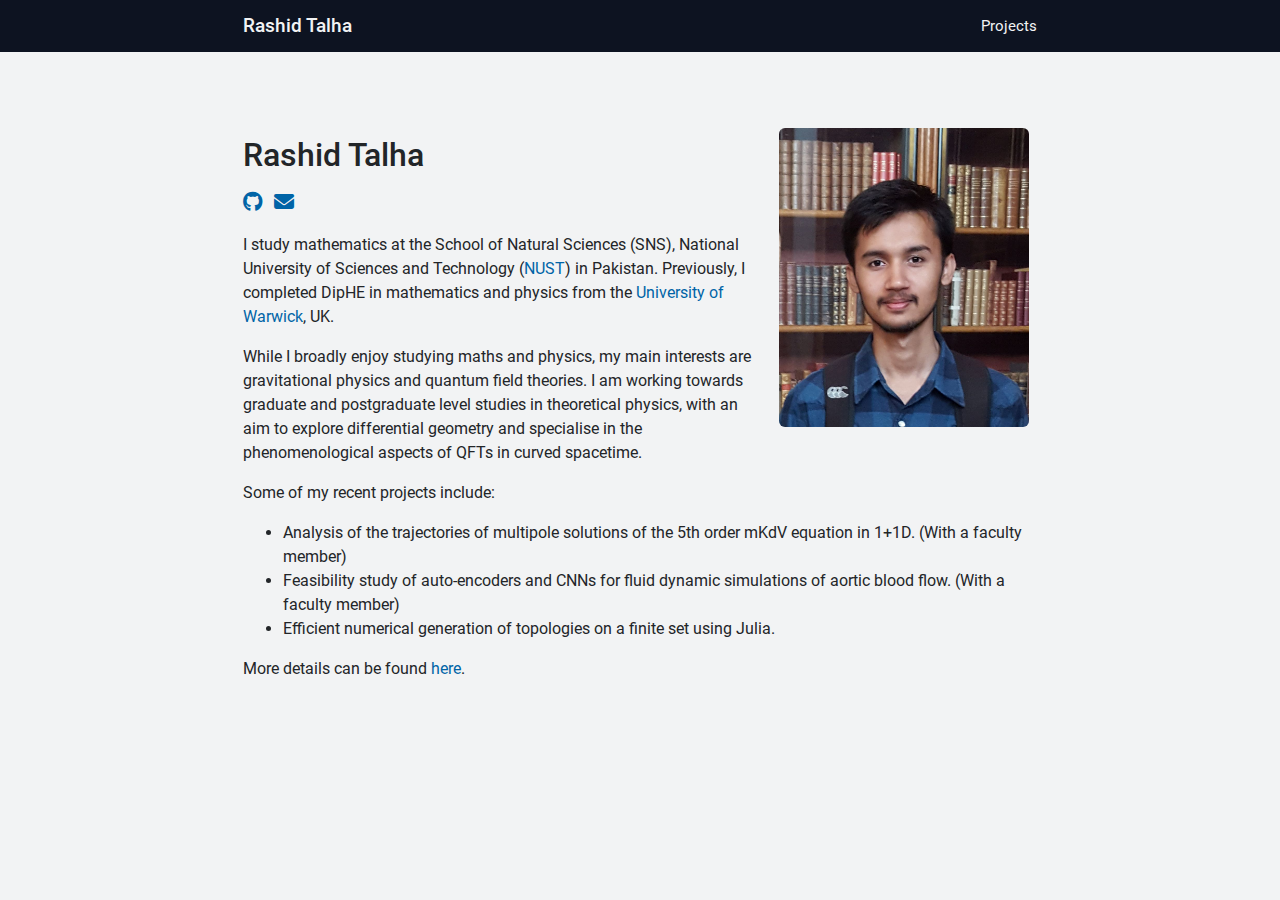
==== index.html @ 93a6cff5 "Added the project 'Tehreer' files" ====
<!DOCTYPE html>
<html>
<head>
  <meta charset="utf-8">
  <html lang="en">
  <meta lang="en">
  <!-- <meta page-type='home'> -->
  <meta name="viewport" content="width=device-width, initial-scale=1.0">
  
  <title>Rashid Talha | Homepage</title>
  <meta name="author" content="Rashid Talha">
  <meta name="description" content="Personal website of Rashid Talha. Studying maths and physics at NUST, Pakistan.">
  <meta name="keywords" content="rashid, talha, rmathsphys, maths, physics, nust, homepage">

  <link rel="shortcut icon" type="image/x-icon" href="assets/img/favicon.ico">

  <link rel="stylesheet" type="text/css" href="assets/css/gridspec.css">
  <link rel="stylesheet" type="text/css" href="assets/css/common.css">

  <link rel="stylesheet" type="text/css" href="assets/fa/css/fontawesome.min.css">
  <link rel="stylesheet" type="text/css" href="assets/fa/css/brands.min.css">
  <link rel="stylesheet" type="text/css" href="assets/fa/css/solid.min.css">
</head>
<body>

<nav class="container">

  <div class="navbar-brand-box">
    <a href="https://rmathsphys.github.io" title="Rashid Talha" class="navbar-brand">
      Rashid Talha
    </a>
    <button class="navbar-toggle">
      <i class="fa-solid fa-bars navbar-toggle-icon"></i>
    </button>
  </div>

  <div class="navbar-entries navbar-collapse">
    <a href="https://rmathsphys.github.io/projects.html" title="Projects" class="navbar-item navbar-hide">Projects</a>
  </div>

</nav>

<div class="container">

  <main>
  <div class="frow">
    <div class="fcell intro-box">

      <img src="assets/img/profile-pic.jpg" alt="Profile picture" class="intro-pic">
      <h1 class="intro-heading">Rashid Talha</h1>

      <span class="intro-icon-container">
        <a href="https://github.com/rmathsphys" title="Github"><i class="fa-brands fa-github"></i></a>
        <a href="mailto:rashid.mathsphys@gmail.com" title="Email"><i class="fa-solid fa-envelope"></i></a>
      </span>

      <p>I study mathematics at the School of Natural Sciences (SNS), National University of Sciences and Technology (<a href="https://nust.edu.pk/" title="NUST">NUST</a>) in Pakistan. Previously, I completed DipHE in mathematics and physics from the <a href="https://warwick.ac.uk/" title="Warwick">University of Warwick</a>, UK.</p>

      <p>While I broadly enjoy studying maths and physics, my main interests are gravitational physics and quantum field theories. I am working towards graduate and postgraduate level studies in theoretical physics, with an aim to explore differential geometry and specialise in the phenomenological aspects of QFTs in curved spacetime.</p>

      <p>
        Some of my recent projects include:
        <ul>
          <li>Analysis of the trajectories of multipole solutions of the 5th order mKdV equation in 1+1D. (With a faculty member)</li>
          <li>Feasibility study of auto-encoders and CNNs for fluid dynamic simulations of aortic blood flow. (With a faculty member)</li>
          <li>Efficient numerical generation of topologies on a finite set using Julia.</li>
        </ul>
        More details can be found <a href="https://rmathsphys.github.io/projects.html" title="projects">here</a>.
      </p>
    
    </div>
  </div>
  </main>

</div>

<script defer src="assets/js/jquery-3.7.0-slim.min.js" type="text/javascript"></script>
<script defer src="assets/js/main.js" type="text/javascript"></script>

</body>
</html>
---- assets/css/gridspec.css ----
/*
  Author: Rashid Talha;
  Version: 1.0;
  Date:  12 September 2021;
  Licence:  MIT;
*/


/* ==== SOME NORMALISATION ==== */
* {
  box-sizing: border-box;
}

html,
body {
  height: 100%;
  width: 100%;
  margin: 0;
  padding: 0;
  left: 0;
  top: 0;
  font-size: 100%;
}

/* ==== FLEX GRID (MOBILE FIRST) ==== */
.container {
  padding-left: 5%;
  padding-right: 5%;
}

.frow {
  display: flex;
  justify-content: space-between;
  margin: 0 -0.5em;
}

.fcell {
  flex: 1;
  margin: 0 0.5em;
  margin-bottom: 1em;
}

/* ==== FLEX GRID (MEDIUM SCREENS) ==== */
@media screen and (min-width: 660px) {
  .container {
    padding-left: 15%;
    padding-right: 15%;
  }
}

/* ==== FLEX GRID (LARGE SCREENS) ==== */
@media screen and (min-width: 960px) {
  .container {
    padding-left: 19%;
    padding-right: 19%;
  }
}
---- assets/css/common.css ----
/* ==== EXTERNAL FONTS ==== */
@font-face {
  font-family: "Roboto";
  src: url("../fonts/Roboto-Black.ttf") format("truetype");
  font-weight: 900;
  font-style: normal;
  font-display: swap;
}

@font-face {
  font-family: "Roboto";
  src: url("../fonts/Roboto-BlackItalic.ttf") format("truetype");
  font-weight: 900;
  font-style: italic;
  font-display: swap;
}

@font-face {
  font-family: "Roboto";
  src: url("../fonts/Roboto-Bold.ttf") format("truetype");
  font-weight: bold;
  font-style: normal;
  font-display: swap;
}

@font-face {
  font-family: "Roboto";
  src: url("../fonts/Roboto-BoldItalic.ttf") format("truetype");
  font-weight: bold;
  font-style: italic;
  font-display: swap;
}

@font-face {
  font-family: "Roboto";
  src: url("../fonts/Roboto-Italic.ttf") format("truetype");
  font-weight: normal;
  font-style: italic;
  font-display: swap;
}

@font-face {
  font-family: "Roboto";
  src: url("../fonts/Roboto-Light.ttf") format("truetype");
  font-weight: light;
  font-style: normal;
  font-display: swap;
}

@font-face {
  font-family: "Roboto";
  src: url("../fonts/Roboto-LightItalic.ttf") format("truetype");
  font-weight: light;
  font-style: italic;
  font-display: swap;
}

@font-face {
  font-family: "Roboto";
  src: url("../fonts/Roboto-Medium.ttf") format("truetype");
  font-weight: 500;
  font-style: normal;
  font-display: swap;
}

@font-face {
  font-family: "Roboto";
  src: url("../fonts/Roboto-MediumItalic.ttf") format("truetype");
  font-weight: 500;
  font-style: italic;
  font-display: swap;
}

@font-face {
  font-family: "Roboto";
  src: url("../fonts/Roboto-Regular.ttf") format("truetype");
  font-weight: normal;
  font-style: normal;
  font-display: swap;
}

@font-face {
  font-family: "Roboto";
  src: url("../fonts/Roboto-Thin.ttf") format("truetype");
  font-weight: 100;
  font-style: normal;
  font-display: swap;
}

@font-face {
  font-family: "Roboto";
  src: url("../fonts/Roboto-ThinItalic.ttf") format("truetype");
  font-weight: 100;
  font-style: italic;
  font-display: swap;
}

/* ==== GLOBAL STYLES ==== */
html {
  font-family: 'Roboto', sans-serif;
  color: #222528;
  line-height: 1.5;
  font-size: 12pt;
}

body {
  background-color: #f2f3f4;
}

h1, h2, h3, h4, h5, h6 {
  margin-top: 0;
  margin-bottom: 0;
  font-style: normal;
}

a {
  color: #0064a7;
  text-decoration: none;
}

a:hover {
  color: #0d1321;
  text-decoration-line: underline;
  text-decoration-style: solid;
  text-decoration-color: currentColor;
  text-decoration-thickness: 1px;
  text-underline-offset: 0.2em;
}

code {
  display: inline-block;
  font-family: Consolas,"courier new";
  color: black;
  background-color: #dbdbdb;
  padding: 0px 6px;
  font-size: 95%;
}

pre {
  font-family: Consolas,"courier new";
  color: black;
  background-color: #dbdbdb;
  padding: 3px 5px;
  font-size: 95%;
}

/* ==== NAVIGATION BAR ==== */
nav {
  display: flex;
  flex-flow: column;
  align-items: center;
  justify-content: space-between;
  background-color: #0d1321;
  color: #f2f3f4;
  width: 100%;
  position: fixed;
  top: 0;
  left: 0;
  font-size: 11pt;
}

.navbar-brand-box {
  min-width: 100%;
  min-height: 52px;
  order: 1;
  display: flex;
  justify-content: space-between;
  align-items: center;
}

.navbar-brand {
  order: 1;
  color: #f2f3f4;
  font-size: 14pt;
  font-weight: 500;
}

.navbar-brand:hover {
  text-decoration: none;
  color: #f2f3f4;
}

.navbar-toggle {
  order: 2;
  width: 45px;
  height: 35px;
  color: #f2f3f4;
  font-weight: 500;
  background-color: transparent;
  color: #f2f3f4;
  border: 1px solid #f2f3f4;
  border-radius: 4px;
  cursor: pointer;
  padding: 5px 0 5px 0;
}

.navbar-toggle:hover {
  color: #0064a7;
  border-color: #0064a7;
}

/* This is a JS helper class, the normal collapsing functionality
occurs in CSS using min-width triggers. */
.navbar-toggle-hide {display: none;}

.navbar-toggle-icon {font-size: 16px;}

.navbar-entries {
  order: 2;
  min-width: 100%;
  height: 0vh;
  display: flex;
  flex-flow: column nowrap;
  padding-top: 0;
  transition: all 399ms ease;
  overflow: hidden;
}

.navbar-item {
  display: none;
  color: #f2f3f4;
  text-decoration: none;
  padding-bottom: 12px;
}

.navbar-item:hover {
  text-decoration: none;
  color: #f2f3f4;
}

.navbar-uncollapse {height: 100vh; padding-top: 20px;}
.navbar-unhide {display: block;}

@media screen and (min-width: 660px) {
  nav {flex-flow: row;}
  .navbar-brand-box {min-width: 0%;}
  .navbar-toggle {display: none;}
  .navbar-entries {
    min-width: 0%;
    height: auto;
    flex-flow: row wrap;
    justify-content: flex-end;
    padding-top: 0;
    display: flex;
  }
  .navbar-item {
    padding-bottom: 0;
    padding-left: 20px;
    display: block;
  }
}

/* ==== OTHER STUFF ==== */
main {
  padding-top: 80px;
  margin: 0 auto;
  max-width: 1000px;
}

.intro-box {
  margin-top: 2.5em;
}

.intro-heading {
  display: block;
  margin-top: 1.5em;
  margin-bottom: 0.2em;
  font-size: 24pt;
  font-weight: 500;
  white-space: nowrap;
}

.intro-pic {
  display: block;
  width: 300px;
  margin: 0 auto;
  border-radius: 6px;
  transition: width 399ms ease;
}

.intro-icon-container {
  display: block;
  margin-top: 0.4em;
  margin-bottom: 0.4em;
  font-size: 15pt;
}

.intro-icon-container i {
  margin-right: 7px;
}

@media screen and (min-width: 660px) {
  .intro-box {
    margin-top: 3em;
  }

  .intro-heading {
    margin-top: 0.1em;
  }

  .intro-pic {
    display: inline-block;
    float: right;
    width: 250px;
    margin: 0 0.5em 0.5em 1.5em;
  }
}

.h1 {
  display: block;
  margin-top: 1.0em;
  margin-bottom: 0.2em;
  font-size: 24pt;
  font-weight: 500;
  white-space: nowrap;
}

.h3 {
  display: block;
  margin-top: 0.9em;
  margin-bottom: 0.2em;
  font-size: 1.3rem;
  font-weight: 500;
}

/* ==== FOOTER ==== */
footer {
  padding-top: 40px;
  padding-bottom: 20px;
  font-size: 10pt;
  text-align: center;
}
---- assets/fa/css/brands.min.css ----
/*!
 * Font Awesome Free 6.4.2 by @fontawesome - https://fontawesome.com
 * License - https://fontawesome.com/license/free (Icons: CC BY 4.0, Fonts: SIL OFL 1.1, Code: MIT License)
 * Copyright 2023 Fonticons, Inc.
 */
:host,:root{--fa-style-family-brands:"Font Awesome 6 Brands";--fa-font-brands:normal 400 1em/1 "Font Awesome 6 Brands"}@font-face{font-family:"Font Awesome 6 Brands";font-style:normal;font-weight:400;font-display:block;src:url(../webfonts/fa-brands-400.woff2) format("woff2"),url(../webfonts/fa-brands-400.ttf) format("truetype")}.fa-brands,.fab{font-weight:400}.fa-monero:before{content:"\f3d0"}.fa-hooli:before{content:"\f427"}.fa-yelp:before{content:"\f1e9"}.fa-cc-visa:before{content:"\f1f0"}.fa-lastfm:before{content:"\f202"}.fa-shopware:before{content:"\f5b5"}.fa-creative-commons-nc:before{content:"\f4e8"}.fa-aws:before{content:"\f375"}.fa-redhat:before{content:"\f7bc"}.fa-yoast:before{content:"\f2b1"}.fa-cloudflare:before{content:"\e07d"}.fa-ups:before{content:"\f7e0"}.fa-wpexplorer:before{content:"\f2de"}.fa-dyalog:before{content:"\f399"}.fa-bity:before{content:"\f37a"}.fa-stackpath:before{content:"\f842"}.fa-buysellads:before{content:"\f20d"}.fa-first-order:before{content:"\f2b0"}.fa-modx:before{content:"\f285"}.fa-guilded:before{content:"\e07e"}.fa-vnv:before{content:"\f40b"}.fa-js-square:before,.fa-square-js:before{content:"\f3b9"}.fa-microsoft:before{content:"\f3ca"}.fa-qq:before{content:"\f1d6"}.fa-orcid:before{content:"\f8d2"}.fa-java:before{content:"\f4e4"}.fa-invision:before{content:"\f7b0"}.fa-creative-commons-pd-alt:before{content:"\f4ed"}.fa-centercode:before{content:"\f380"}.fa-glide-g:before{content:"\f2a6"}.fa-drupal:before{content:"\f1a9"}.fa-hire-a-helper:before{content:"\f3b0"}.fa-creative-commons-by:before{content:"\f4e7"}.fa-unity:before{content:"\e049"}.fa-whmcs:before{content:"\f40d"}.fa-rocketchat:before{content:"\f3e8"}.fa-vk:before{content:"\f189"}.fa-untappd:before{content:"\f405"}.fa-mailchimp:before{content:"\f59e"}.fa-css3-alt:before{content:"\f38b"}.fa-reddit-square:before,.fa-square-reddit:before{content:"\f1a2"}.fa-vimeo-v:before{content:"\f27d"}.fa-contao:before{content:"\f26d"}.fa-square-font-awesome:before{content:"\e5ad"}.fa-deskpro:before{content:"\f38f"}.fa-sistrix:before{content:"\f3ee"}.fa-instagram-square:before,.fa-square-instagram:before{content:"\e055"}.fa-battle-net:before{content:"\f835"}.fa-the-red-yeti:before{content:"\f69d"}.fa-hacker-news-square:before,.fa-square-hacker-news:before{content:"\f3af"}.fa-edge:before{content:"\f282"}.fa-threads:before{content:"\e618"}.fa-napster:before{content:"\f3d2"}.fa-snapchat-square:before,.fa-square-snapchat:before{content:"\f2ad"}.fa-google-plus-g:before{content:"\f0d5"}.fa-artstation:before{content:"\f77a"}.fa-markdown:before{content:"\f60f"}.fa-sourcetree:before{content:"\f7d3"}.fa-google-plus:before{content:"\f2b3"}.fa-diaspora:before{content:"\f791"}.fa-foursquare:before{content:"\f180"}.fa-stack-overflow:before{content:"\f16c"}.fa-github-alt:before{content:"\f113"}.fa-phoenix-squadron:before{content:"\f511"}.fa-pagelines:before{content:"\f18c"}.fa-algolia:before{content:"\f36c"}.fa-red-river:before{content:"\f3e3"}.fa-creative-commons-sa:before{content:"\f4ef"}.fa-safari:before{content:"\f267"}.fa-google:before{content:"\f1a0"}.fa-font-awesome-alt:before,.fa-square-font-awesome-stroke:before{content:"\f35c"}.fa-atlassian:before{content:"\f77b"}.fa-linkedin-in:before{content:"\f0e1"}.fa-digital-ocean:before{content:"\f391"}.fa-nimblr:before{content:"\f5a8"}.fa-chromecast:before{content:"\f838"}.fa-evernote:before{content:"\f839"}.fa-hacker-news:before{content:"\f1d4"}.fa-creative-commons-sampling:before{content:"\f4f0"}.fa-adversal:before{content:"\f36a"}.fa-creative-commons:before{content:"\f25e"}.fa-watchman-monitoring:before{content:"\e087"}.fa-fonticons:before{content:"\f280"}.fa-weixin:before{content:"\f1d7"}.fa-shirtsinbulk:before{content:"\f214"}.fa-codepen:before{content:"\f1cb"}.fa-git-alt:before{content:"\f841"}.fa-lyft:before{content:"\f3c3"}.fa-rev:before{content:"\f5b2"}.fa-windows:before{content:"\f17a"}.fa-wizards-of-the-coast:before{content:"\f730"}.fa-square-viadeo:before,.fa-viadeo-square:before{content:"\f2aa"}.fa-meetup:before{content:"\f2e0"}.fa-centos:before{content:"\f789"}.fa-adn:before{content:"\f170"}.fa-cloudsmith:before{content:"\f384"}.fa-pied-piper-alt:before{content:"\f1a8"}.fa-dribbble-square:before,.fa-square-dribbble:before{content:"\f397"}.fa-codiepie:before{content:"\f284"}.fa-node:before{content:"\f419"}.fa-mix:before{content:"\f3cb"}.fa-steam:before{content:"\f1b6"}.fa-cc-apple-pay:before{content:"\f416"}.fa-scribd:before{content:"\f28a"}.fa-debian:before{content:"\e60b"}.fa-openid:before{content:"\f19b"}.fa-instalod:before{content:"\e081"}.fa-expeditedssl:before{content:"\f23e"}.fa-sellcast:before{content:"\f2da"}.fa-square-twitter:before,.fa-twitter-square:before{content:"\f081"}.fa-r-project:before{content:"\f4f7"}.fa-delicious:before{content:"\f1a5"}.fa-freebsd:before{content:"\f3a4"}.fa-vuejs:before{content:"\f41f"}.fa-accusoft:before{content:"\f369"}.fa-ioxhost:before{content:"\f208"}.fa-fonticons-fi:before{content:"\f3a2"}.fa-app-store:before{content:"\f36f"}.fa-cc-mastercard:before{content:"\f1f1"}.fa-itunes-note:before{content:"\f3b5"}.fa-golang:before{content:"\e40f"}.fa-kickstarter:before{content:"\f3bb"}.fa-grav:before{content:"\f2d6"}.fa-weibo:before{content:"\f18a"}.fa-uncharted:before{content:"\e084"}.fa-firstdraft:before{content:"\f3a1"}.fa-square-youtube:before,.fa-youtube-square:before{content:"\f431"}.fa-wikipedia-w:before{content:"\f266"}.fa-rendact:before,.fa-wpressr:before{content:"\f3e4"}.fa-angellist:before{content:"\f209"}.fa-galactic-republic:before{content:"\f50c"}.fa-nfc-directional:before{content:"\e530"}.fa-skype:before{content:"\f17e"}.fa-joget:before{content:"\f3b7"}.fa-fedora:before{content:"\f798"}.fa-stripe-s:before{content:"\f42a"}.fa-meta:before{content:"\e49b"}.fa-laravel:before{content:"\f3bd"}.fa-hotjar:before{content:"\f3b1"}.fa-bluetooth-b:before{content:"\f294"}.fa-sticker-mule:before{content:"\f3f7"}.fa-creative-commons-zero:before{content:"\f4f3"}.fa-hips:before{content:"\f452"}.fa-behance:before{content:"\f1b4"}.fa-reddit:before{content:"\f1a1"}.fa-discord:before{content:"\f392"}.fa-chrome:before{content:"\f268"}.fa-app-store-ios:before{content:"\f370"}.fa-cc-discover:before{content:"\f1f2"}.fa-wpbeginner:before{content:"\f297"}.fa-confluence:before{content:"\f78d"}.fa-mdb:before{content:"\f8ca"}.fa-dochub:before{content:"\f394"}.fa-accessible-icon:before{content:"\f368"}.fa-ebay:before{content:"\f4f4"}.fa-amazon:before{content:"\f270"}.fa-unsplash:before{content:"\e07c"}.fa-yarn:before{content:"\f7e3"}.fa-square-steam:before,.fa-steam-square:before{content:"\f1b7"}.fa-500px:before{content:"\f26e"}.fa-square-vimeo:before,.fa-vimeo-square:before{content:"\f194"}.fa-asymmetrik:before{content:"\f372"}.fa-font-awesome-flag:before,.fa-font-awesome-logo-full:before,.fa-font-awesome:before{content:"\f2b4"}.fa-gratipay:before{content:"\f184"}.fa-apple:before{content:"\f179"}.fa-hive:before{content:"\e07f"}.fa-gitkraken:before{content:"\f3a6"}.fa-keybase:before{content:"\f4f5"}.fa-apple-pay:before{content:"\f415"}.fa-padlet:before{content:"\e4a0"}.fa-amazon-pay:before{content:"\f42c"}.fa-github-square:before,.fa-square-github:before{content:"\f092"}.fa-stumbleupon:before{content:"\f1a4"}.fa-fedex:before{content:"\f797"}.fa-phoenix-framework:before{content:"\f3dc"}.fa-shopify:before{content:"\e057"}.fa-neos:before{content:"\f612"}.fa-square-threads:before{content:"\e619"}.fa-hackerrank:before{content:"\f5f7"}.fa-researchgate:before{content:"\f4f8"}.fa-swift:before{content:"\f8e1"}.fa-angular:before{content:"\f420"}.fa-speakap:before{content:"\f3f3"}.fa-angrycreative:before{content:"\f36e"}.fa-y-combinator:before{content:"\f23b"}.fa-empire:before{content:"\f1d1"}.fa-envira:before{content:"\f299"}.fa-gitlab-square:before,.fa-square-gitlab:before{content:"\e5ae"}.fa-studiovinari:before{content:"\f3f8"}.fa-pied-piper:before{content:"\f2ae"}.fa-wordpress:before{content:"\f19a"}.fa-product-hunt:before{content:"\f288"}.fa-firefox:before{content:"\f269"}.fa-linode:before{content:"\f2b8"}.fa-goodreads:before{content:"\f3a8"}.fa-odnoklassniki-square:before,.fa-square-odnoklassniki:before{content:"\f264"}.fa-jsfiddle:before{content:"\f1cc"}.fa-sith:before{content:"\f512"}.fa-themeisle:before{content:"\f2b2"}.fa-page4:before{content:"\f3d7"}.fa-hashnode:before{content:"\e499"}.fa-react:before{content:"\f41b"}.fa-cc-paypal:before{content:"\f1f4"}.fa-squarespace:before{content:"\f5be"}.fa-cc-stripe:before{content:"\f1f5"}.fa-creative-commons-share:before{content:"\f4f2"}.fa-bitcoin:before{content:"\f379"}.fa-keycdn:before{content:"\f3ba"}.fa-opera:before{content:"\f26a"}.fa-itch-io:before{content:"\f83a"}.fa-umbraco:before{content:"\f8e8"}.fa-galactic-senate:before{content:"\f50d"}.fa-ubuntu:before{content:"\f7df"}.fa-draft2digital:before{content:"\f396"}.fa-stripe:before{content:"\f429"}.fa-houzz:before{content:"\f27c"}.fa-gg:before{content:"\f260"}.fa-dhl:before{content:"\f790"}.fa-pinterest-square:before,.fa-square-pinterest:before{content:"\f0d3"}.fa-xing:before{content:"\f168"}.fa-blackberry:before{content:"\f37b"}.fa-creative-commons-pd:before{content:"\f4ec"}.fa-playstation:before{content:"\f3df"}.fa-quinscape:before{content:"\f459"}.fa-less:before{content:"\f41d"}.fa-blogger-b:before{content:"\f37d"}.fa-opencart:before{content:"\f23d"}.fa-vine:before{content:"\f1ca"}.fa-paypal:before{content:"\f1ed"}.fa-gitlab:before{content:"\f296"}.fa-typo3:before{content:"\f42b"}.fa-reddit-alien:before{content:"\f281"}.fa-yahoo:before{content:"\f19e"}.fa-dailymotion:before{content:"\e052"}.fa-affiliatetheme:before{content:"\f36b"}.fa-pied-piper-pp:before{content:"\f1a7"}.fa-bootstrap:before{content:"\f836"}.fa-odnoklassniki:before{content:"\f263"}.fa-nfc-symbol:before{content:"\e531"}.fa-ethereum:before{content:"\f42e"}.fa-speaker-deck:before{content:"\f83c"}.fa-creative-commons-nc-eu:before{content:"\f4e9"}.fa-patreon:before{content:"\f3d9"}.fa-avianex:before{content:"\f374"}.fa-ello:before{content:"\f5f1"}.fa-gofore:before{content:"\f3a7"}.fa-bimobject:before{content:"\f378"}.fa-facebook-f:before{content:"\f39e"}.fa-google-plus-square:before,.fa-square-google-plus:before{content:"\f0d4"}.fa-mandalorian:before{content:"\f50f"}.fa-first-order-alt:before{content:"\f50a"}.fa-osi:before{content:"\f41a"}.fa-google-wallet:before{content:"\f1ee"}.fa-d-and-d-beyond:before{content:"\f6ca"}.fa-periscope:before{content:"\f3da"}.fa-fulcrum:before{content:"\f50b"}.fa-cloudscale:before{content:"\f383"}.fa-forumbee:before{content:"\f211"}.fa-mizuni:before{content:"\f3cc"}.fa-schlix:before{content:"\f3ea"}.fa-square-xing:before,.fa-xing-square:before{content:"\f169"}.fa-bandcamp:before{content:"\f2d5"}.fa-wpforms:before{content:"\f298"}.fa-cloudversify:before{content:"\f385"}.fa-usps:before{content:"\f7e1"}.fa-megaport:before{content:"\f5a3"}.fa-magento:before{content:"\f3c4"}.fa-spotify:before{content:"\f1bc"}.fa-optin-monster:before{content:"\f23c"}.fa-fly:before{content:"\f417"}.fa-aviato:before{content:"\f421"}.fa-itunes:before{content:"\f3b4"}.fa-cuttlefish:before{content:"\f38c"}.fa-blogger:before{content:"\f37c"}.fa-flickr:before{content:"\f16e"}.fa-viber:before{content:"\f409"}.fa-soundcloud:before{content:"\f1be"}.fa-digg:before{content:"\f1a6"}.fa-tencent-weibo:before{content:"\f1d5"}.fa-symfony:before{content:"\f83d"}.fa-maxcdn:before{content:"\f136"}.fa-etsy:before{content:"\f2d7"}.fa-facebook-messenger:before{content:"\f39f"}.fa-audible:before{content:"\f373"}.fa-think-peaks:before{content:"\f731"}.fa-bilibili:before{content:"\e3d9"}.fa-erlang:before{content:"\f39d"}.fa-x-twitter:before{content:"\e61b"}.fa-cotton-bureau:before{content:"\f89e"}.fa-dashcube:before{content:"\f210"}.fa-42-group:before,.fa-innosoft:before{content:"\e080"}.fa-stack-exchange:before{content:"\f18d"}.fa-elementor:before{content:"\f430"}.fa-pied-piper-square:before,.fa-square-pied-piper:before{content:"\e01e"}.fa-creative-commons-nd:before{content:"\f4eb"}.fa-palfed:before{content:"\f3d8"}.fa-superpowers:before{content:"\f2dd"}.fa-resolving:before{content:"\f3e7"}.fa-xbox:before{content:"\f412"}.fa-searchengin:before{content:"\f3eb"}.fa-tiktok:before{content:"\e07b"}.fa-facebook-square:before,.fa-square-facebook:before{content:"\f082"}.fa-renren:before{content:"\f18b"}.fa-linux:before{content:"\f17c"}.fa-glide:before{content:"\f2a5"}.fa-linkedin:before{content:"\f08c"}.fa-hubspot:before{content:"\f3b2"}.fa-deploydog:before{content:"\f38e"}.fa-twitch:before{content:"\f1e8"}.fa-ravelry:before{content:"\f2d9"}.fa-mixer:before{content:"\e056"}.fa-lastfm-square:before,.fa-square-lastfm:before{content:"\f203"}.fa-vimeo:before{content:"\f40a"}.fa-mendeley:before{content:"\f7b3"}.fa-uniregistry:before{content:"\f404"}.fa-figma:before{content:"\f799"}.fa-creative-commons-remix:before{content:"\f4ee"}.fa-cc-amazon-pay:before{content:"\f42d"}.fa-dropbox:before{content:"\f16b"}.fa-instagram:before{content:"\f16d"}.fa-cmplid:before{content:"\e360"}.fa-facebook:before{content:"\f09a"}.fa-gripfire:before{content:"\f3ac"}.fa-jedi-order:before{content:"\f50e"}.fa-uikit:before{content:"\f403"}.fa-fort-awesome-alt:before{content:"\f3a3"}.fa-phabricator:before{content:"\f3db"}.fa-ussunnah:before{content:"\f407"}.fa-earlybirds:before{content:"\f39a"}.fa-trade-federation:before{content:"\f513"}.fa-autoprefixer:before{content:"\f41c"}.fa-whatsapp:before{content:"\f232"}.fa-slideshare:before{content:"\f1e7"}.fa-google-play:before{content:"\f3ab"}.fa-viadeo:before{content:"\f2a9"}.fa-line:before{content:"\f3c0"}.fa-google-drive:before{content:"\f3aa"}.fa-servicestack:before{content:"\f3ec"}.fa-simplybuilt:before{content:"\f215"}.fa-bitbucket:before{content:"\f171"}.fa-imdb:before{content:"\f2d8"}.fa-deezer:before{content:"\e077"}.fa-raspberry-pi:before{content:"\f7bb"}.fa-jira:before{content:"\f7b1"}.fa-docker:before{content:"\f395"}.fa-screenpal:before{content:"\e570"}.fa-bluetooth:before{content:"\f293"}.fa-gitter:before{content:"\f426"}.fa-d-and-d:before{content:"\f38d"}.fa-microblog:before{content:"\e01a"}.fa-cc-diners-club:before{content:"\f24c"}.fa-gg-circle:before{content:"\f261"}.fa-pied-piper-hat:before{content:"\f4e5"}.fa-kickstarter-k:before{content:"\f3bc"}.fa-yandex:before{content:"\f413"}.fa-readme:before{content:"\f4d5"}.fa-html5:before{content:"\f13b"}.fa-sellsy:before{content:"\f213"}.fa-sass:before{content:"\f41e"}.fa-wirsindhandwerk:before,.fa-wsh:before{content:"\e2d0"}.fa-buromobelexperte:before{content:"\f37f"}.fa-salesforce:before{content:"\f83b"}.fa-octopus-deploy:before{content:"\e082"}.fa-medapps:before{content:"\f3c6"}.fa-ns8:before{content:"\f3d5"}.fa-pinterest-p:before{content:"\f231"}.fa-apper:before{content:"\f371"}.fa-fort-awesome:before{content:"\f286"}.fa-waze:before{content:"\f83f"}.fa-cc-jcb:before{content:"\f24b"}.fa-snapchat-ghost:before,.fa-snapchat:before{content:"\f2ab"}.fa-fantasy-flight-games:before{content:"\f6dc"}.fa-rust:before{content:"\e07a"}.fa-wix:before{content:"\f5cf"}.fa-behance-square:before,.fa-square-behance:before{content:"\f1b5"}.fa-supple:before{content:"\f3f9"}.fa-rebel:before{content:"\f1d0"}.fa-css3:before{content:"\f13c"}.fa-staylinked:before{content:"\f3f5"}.fa-kaggle:before{content:"\f5fa"}.fa-space-awesome:before{content:"\e5ac"}.fa-deviantart:before{content:"\f1bd"}.fa-cpanel:before{content:"\f388"}.fa-goodreads-g:before{content:"\f3a9"}.fa-git-square:before,.fa-square-git:before{content:"\f1d2"}.fa-square-tumblr:before,.fa-tumblr-square:before{content:"\f174"}.fa-trello:before{content:"\f181"}.fa-creative-commons-nc-jp:before{content:"\f4ea"}.fa-get-pocket:before{content:"\f265"}.fa-perbyte:before{content:"\e083"}.fa-grunt:before{content:"\f3ad"}.fa-weebly:before{content:"\f5cc"}.fa-connectdevelop:before{content:"\f20e"}.fa-leanpub:before{content:"\f212"}.fa-black-tie:before{content:"\f27e"}.fa-themeco:before{content:"\f5c6"}.fa-python:before{content:"\f3e2"}.fa-android:before{content:"\f17b"}.fa-bots:before{content:"\e340"}.fa-free-code-camp:before{content:"\f2c5"}.fa-hornbill:before{content:"\f592"}.fa-js:before{content:"\f3b8"}.fa-ideal:before{content:"\e013"}.fa-git:before{content:"\f1d3"}.fa-dev:before{content:"\f6cc"}.fa-sketch:before{content:"\f7c6"}.fa-yandex-international:before{content:"\f414"}.fa-cc-amex:before{content:"\f1f3"}.fa-uber:before{content:"\f402"}.fa-github:before{content:"\f09b"}.fa-php:before{content:"\f457"}.fa-alipay:before{content:"\f642"}.fa-youtube:before{content:"\f167"}.fa-skyatlas:before{content:"\f216"}.fa-firefox-browser:before{content:"\e007"}.fa-replyd:before{content:"\f3e6"}.fa-suse:before{content:"\f7d6"}.fa-jenkins:before{content:"\f3b6"}.fa-twitter:before{content:"\f099"}.fa-rockrms:before{content:"\f3e9"}.fa-pinterest:before{content:"\f0d2"}.fa-buffer:before{content:"\f837"}.fa-npm:before{content:"\f3d4"}.fa-yammer:before{content:"\f840"}.fa-btc:before{content:"\f15a"}.fa-dribbble:before{content:"\f17d"}.fa-stumbleupon-circle:before{content:"\f1a3"}.fa-internet-explorer:before{content:"\f26b"}.fa-stubber:before{content:"\e5c7"}.fa-telegram-plane:before,.fa-telegram:before{content:"\f2c6"}.fa-old-republic:before{content:"\f510"}.fa-odysee:before{content:"\e5c6"}.fa-square-whatsapp:before,.fa-whatsapp-square:before{content:"\f40c"}.fa-node-js:before{content:"\f3d3"}.fa-edge-legacy:before{content:"\e078"}.fa-slack-hash:before,.fa-slack:before{content:"\f198"}.fa-medrt:before{content:"\f3c8"}.fa-usb:before{content:"\f287"}.fa-tumblr:before{content:"\f173"}.fa-vaadin:before{content:"\f408"}.fa-quora:before{content:"\f2c4"}.fa-square-x-twitter:before{content:"\e61a"}.fa-reacteurope:before{content:"\f75d"}.fa-medium-m:before,.fa-medium:before{content:"\f23a"}.fa-amilia:before{content:"\f36d"}.fa-mixcloud:before{content:"\f289"}.fa-flipboard:before{content:"\f44d"}.fa-viacoin:before{content:"\f237"}.fa-critical-role:before{content:"\f6c9"}.fa-sitrox:before{content:"\e44a"}.fa-discourse:before{content:"\f393"}.fa-joomla:before{content:"\f1aa"}.fa-mastodon:before{content:"\f4f6"}.fa-airbnb:before{content:"\f834"}.fa-wolf-pack-battalion:before{content:"\f514"}.fa-buy-n-large:before{content:"\f8a6"}.fa-gulp:before{content:"\f3ae"}.fa-creative-commons-sampling-plus:before{content:"\f4f1"}.fa-strava:before{content:"\f428"}.fa-ember:before{content:"\f423"}.fa-canadian-maple-leaf:before{content:"\f785"}.fa-teamspeak:before{content:"\f4f9"}.fa-pushed:before{content:"\f3e1"}.fa-wordpress-simple:before{content:"\f411"}.fa-nutritionix:before{content:"\f3d6"}.fa-wodu:before{content:"\e088"}.fa-google-pay:before{content:"\e079"}.fa-intercom:before{content:"\f7af"}.fa-zhihu:before{content:"\f63f"}.fa-korvue:before{content:"\f42f"}.fa-pix:before{content:"\e43a"}.fa-steam-symbol:before{content:"\f3f6"}
---- assets/fa/css/solid.min.css ----
/*!
 * Font Awesome Free 6.4.2 by @fontawesome - https://fontawesome.com
 * License - https://fontawesome.com/license/free (Icons: CC BY 4.0, Fonts: SIL OFL 1.1, Code: MIT License)
 * Copyright 2023 Fonticons, Inc.
 */
:host,:root{--fa-style-family-classic:"Font Awesome 6 Free";--fa-font-solid:normal 900 1em/1 "Font Awesome 6 Free"}@font-face{font-family:"Font Awesome 6 Free";font-style:normal;font-weight:900;font-display:block;src:url(../webfonts/fa-solid-900.woff2) format("woff2"),url(../webfonts/fa-solid-900.ttf) format("truetype")}.fa-solid,.fas{font-weight:900}
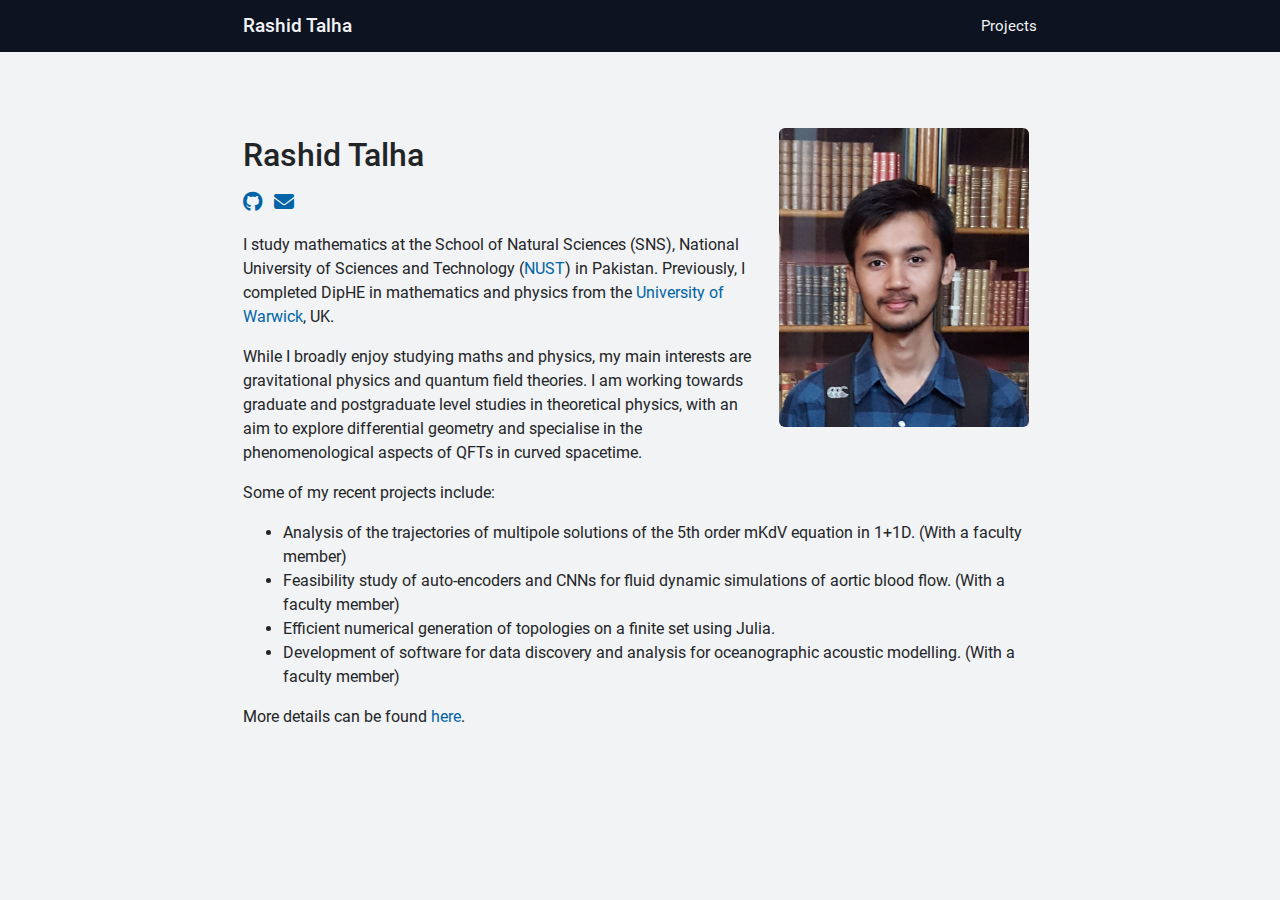
==== commit b991f28e: "Updated the project list." ====
--- a/index.html
+++ b/index.html
@@ -26,7 +26,7 @@
 <nav class="container">
 
   <div class="navbar-brand-box">
-    <a href="https://rmathsphys.github.io" title="Rashid Talha" class="navbar-brand">
+    <a href="https://rashidtalha.github.io" title="Rashid Talha" class="navbar-brand">
       Rashid Talha
     </a>
     <button class="navbar-toggle">
@@ -35,7 +35,7 @@
   </div>
 
   <div class="navbar-entries navbar-collapse">
-    <a href="https://rmathsphys.github.io/projects.html" title="Projects" class="navbar-item navbar-hide">Projects</a>
+    <a href="https://rashidtalha.github.io/projects.html" title="Projects" class="navbar-item navbar-hide">Projects</a>
   </div>
 
 </nav>
@@ -50,7 +50,7 @@
       <h1 class="intro-heading">Rashid Talha</h1>
 
       <span class="intro-icon-container">
-        <a href="https://github.com/rmathsphys" title="Github"><i class="fa-brands fa-github"></i></a>
+        <a href="https://github.com/rashidtalha" title="Github"><i class="fa-brands fa-github"></i></a>
         <a href="mailto:rashid.mathsphys@gmail.com" title="Email"><i class="fa-solid fa-envelope"></i></a>
       </span>
 
@@ -64,8 +64,9 @@
           <li>Analysis of the trajectories of multipole solutions of the 5th order mKdV equation in 1+1D. (With a faculty member)</li>
           <li>Feasibility study of auto-encoders and CNNs for fluid dynamic simulations of aortic blood flow. (With a faculty member)</li>
           <li>Efficient numerical generation of topologies on a finite set using Julia.</li>
+          <li>Development of software for data discovery and analysis for oceanographic acoustic modelling. (With a faculty member)</li>
         </ul>
-        More details can be found <a href="https://rmathsphys.github.io/projects.html" title="projects">here</a>.
+        More details can be found <a href="https://rashidtalha.github.io/projects.html" title="projects">here</a>.
       </p>
     
     </div>
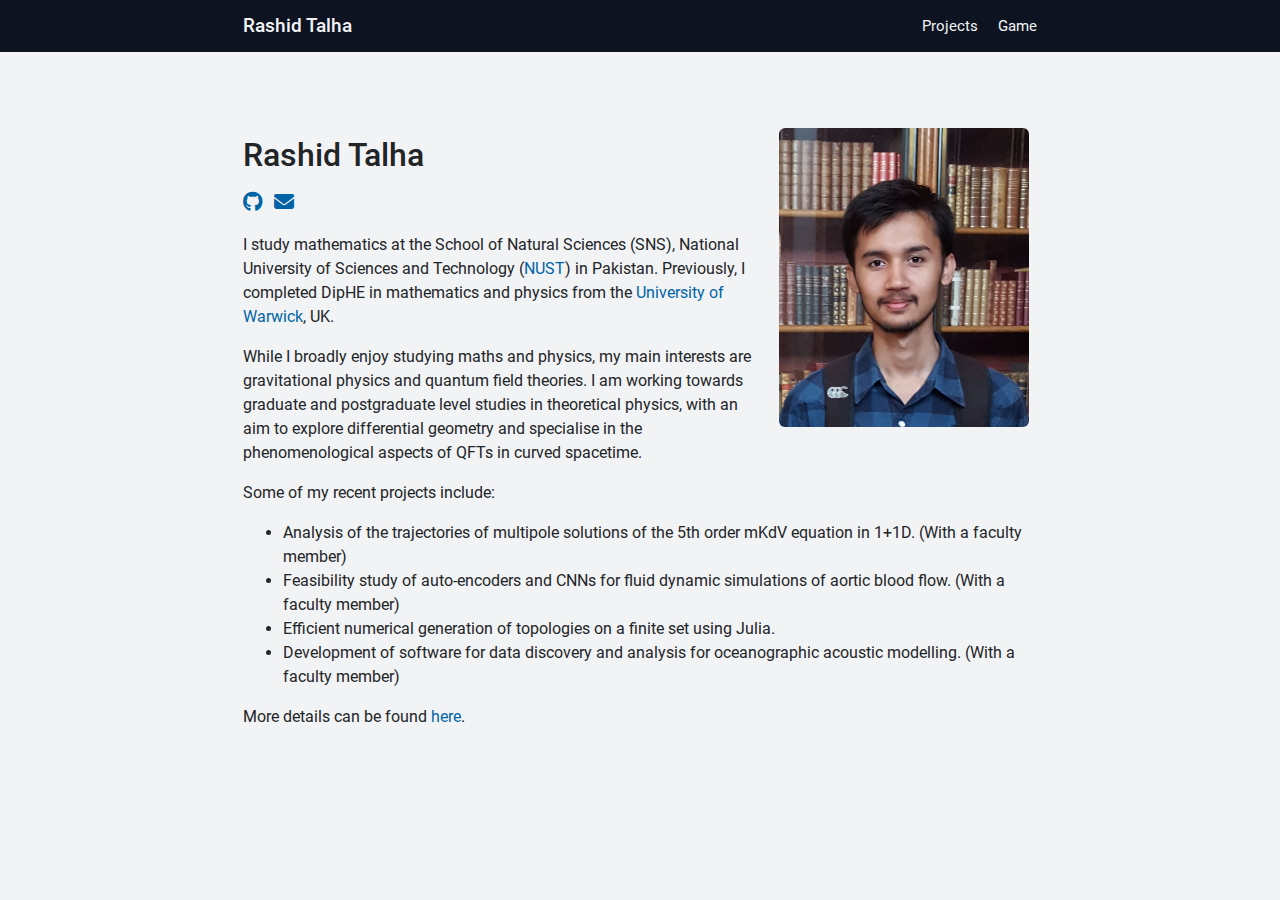
==== commit 3a56ac9d: "Update the navigation bar" ====
--- a/index.html
+++ b/index.html
@@ -36,6 +36,7 @@
 
   <div class="navbar-entries navbar-collapse">
     <a href="https://rashidtalha.github.io/projects.html" title="Projects" class="navbar-item navbar-hide">Projects</a>
+    <a href="https://rashidtalha.github.io/loop-game.html" title="Out of the Loop" class="navbar-item navbar-hide">Game</a>
   </div>
 
 </nav>
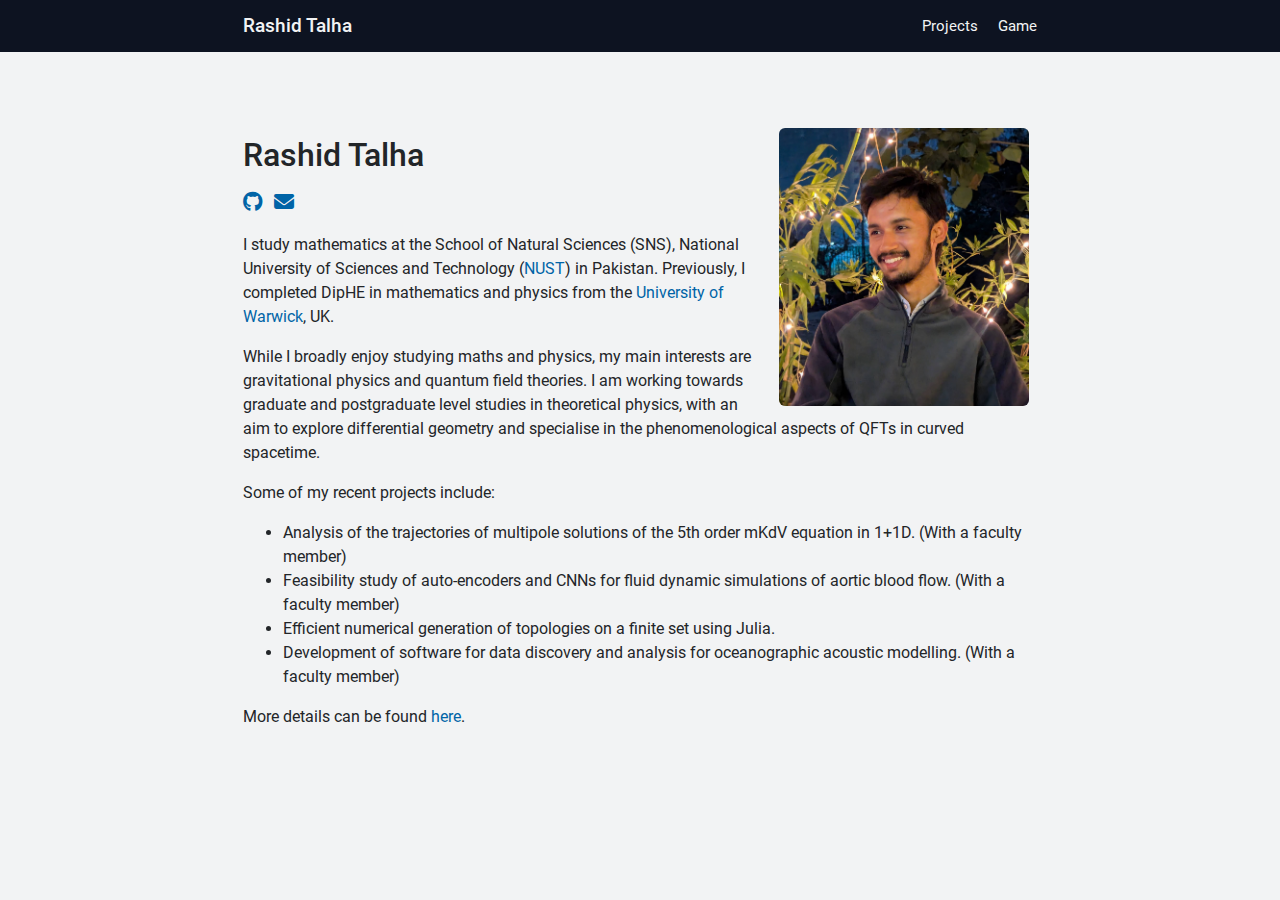
==== commit 11f925e8: "Update the primary profile picture" ====
--- a/index.html
+++ b/index.html
@@ -36,7 +36,7 @@
 
   <div class="navbar-entries navbar-collapse">
     <a href="https://rashidtalha.github.io/projects.html" title="Projects" class="navbar-item navbar-hide">Projects</a>
-    <a href="https://rashidtalha.github.io/loop-game.html" title="Out of the Loop" class="navbar-item navbar-hide">Game</a>
+    <a href="https://rashidtalha.github.io/loop/game.html" title="Out of the Loop" class="navbar-item navbar-hide">Game</a>
   </div>
 
 </nav>
@@ -47,7 +47,7 @@
   <div class="frow">
     <div class="fcell intro-box">
 
-      <img src="assets/img/profile-pic.jpg" alt="Profile picture" class="intro-pic">
+      <img src="assets/img/profile-25-03.jpg" alt="Profile picture" class="intro-pic">
       <h1 class="intro-heading">Rashid Talha</h1>
 
       <span class="intro-icon-container">
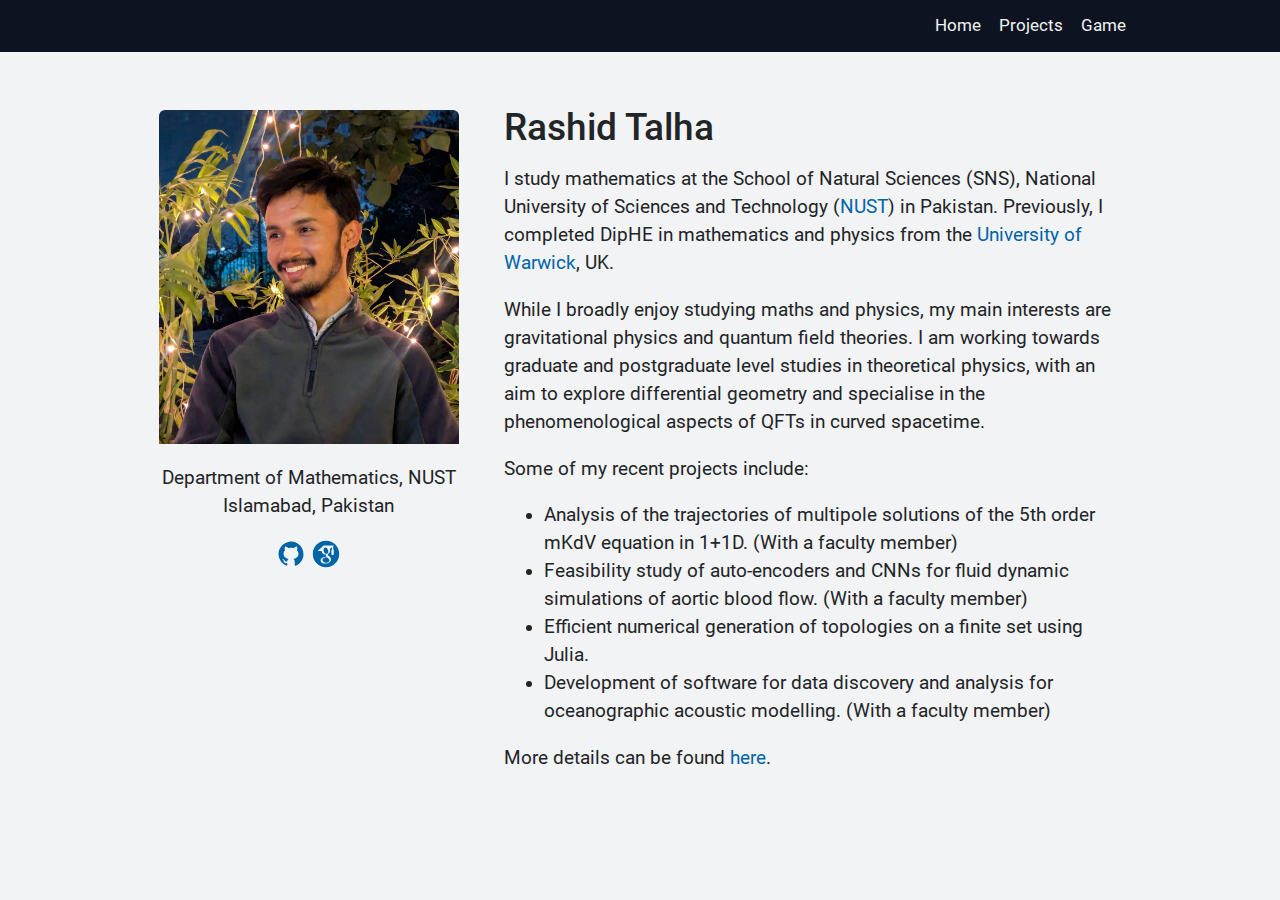
==== commit f5b7da34: "Major refactoring. Simplify the navbar. Re-organise files. Removed fontawesome dependency. Minor cha" ====
--- a/index.html
+++ b/index.html
@@ -1,10 +1,7 @@
 <!DOCTYPE html>
-<html>
+<html lang="en">
 <head>
   <meta charset="utf-8">
-  <html lang="en">
-  <meta lang="en">
-  <!-- <meta page-type='home'> -->
   <meta name="viewport" content="width=device-width, initial-scale=1.0">
   
   <title>Rashid Talha | Homepage</title>
@@ -16,62 +13,72 @@
 
   <link rel="stylesheet" type="text/css" href="assets/css/gridspec.css">
   <link rel="stylesheet" type="text/css" href="assets/css/common.css">
-
-  <link rel="stylesheet" type="text/css" href="assets/fa/css/fontawesome.min.css">
-  <link rel="stylesheet" type="text/css" href="assets/fa/css/brands.min.css">
-  <link rel="stylesheet" type="text/css" href="assets/fa/css/solid.min.css">
+  <link rel="stylesheet" type="text/css" href="assets/css/homepage.css">
 </head>
 <body>
 
 <nav class="container">
-
-  <div class="navbar-brand-box">
-    <a href="https://rashidtalha.github.io" title="Rashid Talha" class="navbar-brand">
-      Rashid Talha
-    </a>
-    <button class="navbar-toggle">
-      <i class="fa-solid fa-bars navbar-toggle-icon"></i>
-    </button>
+  <div class="navbar-box">
+    <svg xmlns="http://www.w3.org/2000/svg" x="0px" y="0px" viewBox="0 0 30 30" class="navbar-toggle">
+      <path d="M 3 7 A 1.0001 1.0001 0 1 0 3 9 L 27 9 A 1.0001 1.0001 0 1 0 27 7 L 3 7 z M 3 14 A 1.0001 1.0001 0 1 0 3 16 L 27 16 A 1.0001 1.0001 0 1 0 27 14 L 3 14 z M 3 21 A 1.0001 1.0001 0 1 0 3 23 L 27 23 A 1.0001 1.0001 0 1 0 27 21 L 3 21 z"></path>
+    </svg>
   </div>
 
   <div class="navbar-entries navbar-collapse">
-    <a href="https://rashidtalha.github.io/projects.html" title="Projects" class="navbar-item navbar-hide">Projects</a>
-    <a href="https://rashidtalha.github.io/loop/game.html" title="Out of the Loop" class="navbar-item navbar-hide">Game</a>
+    <a href="https://rashidtalha.github.io" title="Rashid Talha" class="navbar-item navbar-hide">Home</a>
+    <a href="https://rashidtalha.github.io/projects" title="Projects" class="navbar-item navbar-hide">Projects</a>
+    <a href="https://rashidtalha.github.io/our-game" title="Out of the Loop" class="navbar-item navbar-hide">Game</a>
   </div>
-
 </nav>
 
 <div class="container">
 
   <main>
-  <div class="frow">
-    <div class="fcell intro-box">
 
-      <img src="assets/img/profile-25-03.jpg" alt="Profile picture" class="intro-pic">
-      <h1 class="intro-heading">Rashid Talha</h1>
+    <div class="frow intro-box">
 
-      <span class="intro-icon-container">
-        <a href="https://github.com/rashidtalha" title="Github"><i class="fa-brands fa-github"></i></a>
-        <a href="mailto:rashid.mathsphys@gmail.com" title="Email"><i class="fa-solid fa-envelope"></i></a>
-      </span>
+      <div class="fcell intro-side">
+        <img src="assets/img/profile-25-03.jpg" alt="Profile picture">
+        <span>
+          Department of Mathematics, NUST<br>
+          Islamabad, Pakistan
+        </span>
+        <span></span>
+        <span>
+          <a href="https://github.com/rashidtalha" title="Github">
+            <svg xmlns="http://www.w3.org/2000/svg" x="0px" y="0px" viewBox="0 0 24 24" class="intro-icons">
+              <path d="M10.9,2.1c-4.6,0.5-8.3,4.2-8.8,8.7c-0.5,4.7,2.2,8.9,6.3,10.5C8.7,21.4,9,21.2,9,20.8v-1.6c0,0-0.4,0.1-0.9,0.1 c-1.4,0-2-1.2-2.1-1.9c-0.1-0.4-0.3-0.7-0.6-1C5.1,16.3,5,16.3,5,16.2C5,16,5.3,16,5.4,16c0.6,0,1.1,0.7,1.3,1c0.5,0.8,1.1,1,1.4,1 c0.4,0,0.7-0.1,0.9-0.2c0.1-0.7,0.4-1.4,1-1.8c-2.3-0.5-4-1.8-4-4c0-1.1,0.5-2.2,1.2-3C7.1,8.8,7,8.3,7,7.6C7,7.2,7,6.6,7.3,6 c0,0,1.4,0,2.8,1.3C10.6,7.1,11.3,7,12,7s1.4,0.1,2,0.3C15.3,6,16.8,6,16.8,6C17,6.6,17,7.2,17,7.6c0,0.8-0.1,1.2-0.2,1.4 c0.7,0.8,1.2,1.8,1.2,3c0,2.2-1.7,3.5-4,4c0.6,0.5,1,1.4,1,2.3v2.6c0,0.3,0.3,0.6,0.7,0.5c3.7-1.5,6.3-5.1,6.3-9.3 C22,6.1,16.9,1.4,10.9,2.1z"></path>
+            </svg>
+          </a>
 
-      <p>I study mathematics at the School of Natural Sciences (SNS), National University of Sciences and Technology (<a href="https://nust.edu.pk/" title="NUST">NUST</a>) in Pakistan. Previously, I completed DipHE in mathematics and physics from the <a href="https://warwick.ac.uk/" title="Warwick">University of Warwick</a>, UK.</p>
+          <a href="https://scholar.google.com/citations?user=5N5XtMcAAAAJ" title="Google Scholar">
+            <svg xmlns="http://www.w3.org/2000/svg" x="0px" y="0px" viewBox="0 0 50 50" class="intro-icons">
+              <path d="M 25 3 C 12.85 3 3 12.85 3 25 C 3 37.15 12.85 47 25 47 C 37.15 47 47 37.15 47 25 C 47 12.85 37.15 3 25 3 z M 21 11 L 38 11 L 36.980469 11.880859 C 36.980469 11.920859 37 11.96 37 12 L 37 17.279297 C 37.6 17.619297 38 18.26 38 19 L 38 25 C 38 26.1 37.1 27 36 27 C 34.9 27 34 26.1 34 25 L 34 19 C 34 18.26 34.4 17.619297 35 17.279297 L 35 13.570312 L 31.410156 16.650391 C 31.760156 17.350391 32 18.200234 32 19.240234 C 32 21.960234 30.480703 23.309766 28.970703 24.509766 C 28.500703 24.989766 27.949219 25.510312 27.949219 26.320312 C 27.949219 27.120313 28.500391 27.570625 28.900391 27.890625 L 30.189453 28.919922 C 31.779453 30.279922 33.220703 31.530547 33.220703 34.060547 C 33.220703 37.510547 29.930469 41 23.730469 41 C 18.500469 41 15.980469 38.47 15.980469 35.75 C 15.980469 34.43 16.629766 32.559531 18.759766 31.269531 C 20.989766 29.879531 24.020391 29.690078 25.650391 29.580078 C 25.140391 28.920078 24.560547 28.230078 24.560547 27.080078 C 24.560547 26.470078 24.749687 26.100391 24.929688 25.650391 C 24.529688 25.690391 24.129531 25.730469 23.769531 25.730469 C 19.969531 25.730469 17.799297 22.85 17.779297 20 L 11 20 L 21 11 z M 24.269531 14.240234 C 23.339531 14.240234 22.33 14.710938 21.75 15.460938 C 21.14 16.220938 20.949219 17.210156 20.949219 18.160156 C 20.949219 20.620156 22.370938 24.699219 25.460938 24.699219 C 26.370938 24.699219 27.339922 24.259922 27.919922 23.669922 C 28.739922 22.819922 28.820312 21.65 28.820312 21 C 28.820312 18.35 27.269531 14.240234 24.269531 14.240234 z M 26.039062 30.609375 C 25.719062 30.609375 23.769766 30.679219 22.259766 31.199219 C 21.459766 31.499219 19.160156 32.370469 19.160156 34.980469 C 19.160156 37.590469 21.64 39.460938 25.5 39.460938 C 28.97 39.460938 30.800781 37.760234 30.800781 35.490234 C 30.800781 33.620234 29.620859 32.630391 26.880859 30.650391 C 26.590859 30.610391 26.409063 30.609375 26.039062 30.609375 z"></path>
+            </svg>
+          </a>
+        </span>
+      </div>
 
-      <p>While I broadly enjoy studying maths and physics, my main interests are gravitational physics and quantum field theories. I am working towards graduate and postgraduate level studies in theoretical physics, with an aim to explore differential geometry and specialise in the phenomenological aspects of QFTs in curved spacetime.</p>
+      <div class="fcell intro-main">
+        <h1>Rashid Talha</h1>
 
-      <p>
-        Some of my recent projects include:
-        <ul>
-          <li>Analysis of the trajectories of multipole solutions of the 5th order mKdV equation in 1+1D. (With a faculty member)</li>
-          <li>Feasibility study of auto-encoders and CNNs for fluid dynamic simulations of aortic blood flow. (With a faculty member)</li>
-          <li>Efficient numerical generation of topologies on a finite set using Julia.</li>
-          <li>Development of software for data discovery and analysis for oceanographic acoustic modelling. (With a faculty member)</li>
-        </ul>
-        More details can be found <a href="https://rashidtalha.github.io/projects.html" title="projects">here</a>.
-      </p>
-    
+        <p>I study mathematics at the School of Natural Sciences (SNS), National University of Sciences and Technology (<a href="https://nust.edu.pk/" title="NUST">NUST</a>) in Pakistan. Previously, I completed DipHE in mathematics and physics from the <a href="https://warwick.ac.uk/" title="Warwick">University of Warwick</a>, UK.</p>
+
+        <p>While I broadly enjoy studying maths and physics, my main interests are gravitational physics and quantum field theories. I am working towards graduate and postgraduate level studies in theoretical physics, with an aim to explore differential geometry and specialise in the phenomenological aspects of QFTs in curved spacetime.</p>
+
+        <p>
+          Some of my recent projects include:
+          <ul>
+            <li>Analysis of the trajectories of multipole solutions of the 5th order mKdV equation in 1+1D. (With a faculty member)</li>
+            <li>Feasibility study of auto-encoders and CNNs for fluid dynamic simulations of aortic blood flow. (With a faculty member)</li>
+            <li>Efficient numerical generation of topologies on a finite set using Julia.</li>
+            <li>Development of software for data discovery and analysis for oceanographic acoustic modelling. (With a faculty member)</li>
+          </ul>
+          More details can be found <a href="https://rashidtalha.github.io/projects.html" title="projects">here</a>.
+        </p>
+      </div>
+
     </div>
-  </div>
   </main>
 
 </div>
--- a/assets/css/gridspec.css
+++ b/assets/css/gridspec.css
@@ -31,27 +31,25 @@
 .frow {
   display: flex;
   justify-content: space-between;
-  margin: 0 -0.5em;
 }
 
 .fcell {
   flex: 1;
-  margin: 0 0.5em;
   margin-bottom: 1em;
 }
 
 /* ==== FLEX GRID (MEDIUM SCREENS) ==== */
 @media screen and (min-width: 660px) {
   .container {
-    padding-left: 15%;
-    padding-right: 15%;
+    padding-left: 7%;
+    padding-right: 7%;
   }
 }
 
 /* ==== FLEX GRID (LARGE SCREENS) ==== */
 @media screen and (min-width: 960px) {
   .container {
-    padding-left: 19%;
-    padding-right: 19%;
+    padding-left: 12%;
+    padding-right: 12%;
   }
 }--- a/assets/css/common.css
+++ b/assets/css/common.css
@@ -94,23 +94,64 @@
   font-style: italic;
   font-display: swap;
 }
+
+/* ==== GLOBAL VARIABLES ==== */
+:root {
+  --blue: #1e90ff;
+  --white: #ffffff;
+}
+
+/*USAGE:*/
+/*  background-color: var(--blue);*/
 
 /* ==== GLOBAL STYLES ==== */
 html {
   font-family: 'Roboto', sans-serif;
   color: #222528;
   line-height: 1.5;
-  font-size: 12pt;
+  font-size: 14pt;
 }
 
 body {
   background-color: #f2f3f4;
 }
 
+/* ==== TYPOGRAPHY ==== */
 h1, h2, h3, h4, h5, h6 {
   margin-top: 0;
   margin-bottom: 0;
   font-style: normal;
+  display: block;
+}
+
+h1 {
+  font-size: 2rem;
+  font-weight: 500;
+  margin-bottom: 0.2em;
+}
+
+h2 {
+  font-size: 1.75rem;
+  font-weight: normal;
+  margin-bottom: 0.2em;
+}
+
+h3 {
+  font-size: 1.5rem;
+  font-weight: normal;
+  margin-bottom: 10px;
+  margin-bottom: 0.2em;
+}
+
+h4 {
+  font-size: 1.05rem;
+  font-weight: bold;
+  margin-bottom: 0.2em;
+}
+
+p {
+  margin-top: 0.5em;
+  margin-bottom: 1em;
 }
 
 a {
@@ -142,6 +183,20 @@
   background-color: #dbdbdb;
   padding: 3px 5px;
   font-size: 95%;
+}
+
+/* ==== LAYOUT RELATED ==== */
+main {
+  padding-top: 100px;
+  margin: 0 auto;
+  max-width: 1280px;
+}
+
+footer {
+  padding-top: 40px;
+  padding-bottom: 20px;
+  font-size: 10pt;
+  text-align: center;
 }
 
 /* ==== NAVIGATION BAR ==== */
@@ -156,54 +211,25 @@
   position: fixed;
   top: 0;
   left: 0;
-  font-size: 11pt;
-}
-
-.navbar-brand-box {
+  font-size: 13pt;
+}
+
+.navbar-box {
+  order: 1;
   min-width: 100%;
   min-height: 52px;
-  order: 1;
   display: flex;
+  flex-direction: row-reverse;
+  align-items: center;
   justify-content: space-between;
-  align-items: center;
-}
-
-.navbar-brand {
-  order: 1;
-  color: #f2f3f4;
-  font-size: 14pt;
-  font-weight: 500;
-}
-
-.navbar-brand:hover {
-  text-decoration: none;
-  color: #f2f3f4;
 }
 
 .navbar-toggle {
-  order: 2;
-  width: 45px;
   height: 35px;
-  color: #f2f3f4;
-  font-weight: 500;
-  background-color: transparent;
-  color: #f2f3f4;
-  border: 1px solid #f2f3f4;
-  border-radius: 4px;
+  fill: currentColor;
   cursor: pointer;
-  padding: 5px 0 5px 0;
-}
-
-.navbar-toggle:hover {
-  color: #0064a7;
-  border-color: #0064a7;
-}
-
-/* This is a JS helper class, the normal collapsing functionality
-occurs in CSS using min-width triggers. */
-.navbar-toggle-hide {display: none;}
-
-.navbar-toggle-icon {font-size: 16px;}
+  order:9;
+}
 
 .navbar-entries {
   order: 2;
@@ -212,7 +238,9 @@
   display: flex;
   flex-flow: column nowrap;
   padding-top: 0;
-  transition: all 399ms ease;
+  transition-property: height, padding, display;
+  transition-duration: 399ms;
+  transition-timing-function: ease;
   overflow: hidden;
 }
 
@@ -223,18 +251,22 @@
   padding-bottom: 12px;
 }
 
-.navbar-item:hover {
+.navbar-toggle:hover, .navbar-item:hover {
+  color: #0064a7;
+  fill: currentColor;
   text-decoration: none;
-  color: #f2f3f4;
-}
-
+  transition: color 0.3s ease, fill 0.3s ease;
+}
+
+/* This is a JS helper class, the normal collapsing functionality occurs in CSS using min-width triggers. */
+.navbar-toggle-hide {display: none;}
 .navbar-uncollapse {height: 100vh; padding-top: 20px;}
 .navbar-unhide {display: block;}
 
 @media screen and (min-width: 660px) {
-  nav {flex-flow: row;}
-  .navbar-brand-box {min-width: 0%;}
-  .navbar-toggle {display: none;}
+  nav { flex-flow: row; }
+  .navbar-box { min-width: 0%; }
+  .navbar-toggle { display: none; }
   .navbar-entries {
     min-width: 0%;
     height: auto;
@@ -245,88 +277,7 @@
   }
   .navbar-item {
     padding-bottom: 0;
-    padding-left: 20px;
+    padding-left: 18px;
     display: block;
   }
 }
-
-/* ==== OTHER STUFF ==== */
-main {
-  padding-top: 80px;
-  margin: 0 auto;
-  max-width: 1000px;
-}
-
-.intro-box {
-  margin-top: 2.5em;
-}
-
-.intro-heading {
-  display: block;
-  margin-top: 1.5em;
-  margin-bottom: 0.2em;
-  font-size: 24pt;
-  font-weight: 500;
-  white-space: nowrap;
-}
-
-.intro-pic {
-  display: block;
-  width: 300px;
-  margin: 0 auto;
-  border-radius: 6px;
-  transition: width 399ms ease;
-}
-
-.intro-icon-container {
-  display: block;
-  margin-top: 0.4em;
-  margin-bottom: 0.4em;
-  font-size: 15pt;
-}
-
-.intro-icon-container i {
-  margin-right: 7px;
-}
-
-@media screen and (min-width: 660px) {
-  .intro-box {
-    margin-top: 3em;
-  }
-
-  .intro-heading {
-    margin-top: 0.1em;
-  }
-
-  .intro-pic {
-    display: inline-block;
-    float: right;
-    width: 250px;
-    margin: 0 0.5em 0.5em 1.5em;
-  }
-}
-
-.h1 {
-  display: block;
-  margin-top: 1.0em;
-  margin-bottom: 0.2em;
-  font-size: 24pt;
-  font-weight: 500;
-  white-space: nowrap;
-}
-
-.h3 {
-  display: block;
-  margin-top: 0.9em;
-  margin-bottom: 0.2em;
-  font-size: 1.3rem;
-  font-weight: 500;
-}
-
-/* ==== FOOTER ==== */
-footer {
-  padding-top: 40px;
-  padding-bottom: 20px;
-  font-size: 10pt;
-  text-align: center;
-}
--- a/assets/css/homepage.css
+++ b/assets/css/homepage.css
@@ -0,0 +1,60 @@
+/* ==== HOMEPAGE SPECIFIC ==== */
+.intro-box {
+  flex-direction: column;
+}
+
+.intro-side a {
+  text-decoration: none;
+}
+
+.intro-side img {
+  display: block;
+  max-width: 300px;
+  margin: 0 auto;
+  border-radius: 6px;
+  transition: width 399ms ease;
+  padding-bottom: 20px;
+}
+
+.intro-side span {
+  text-align: center;
+  display: block;
+  margin-bottom: 1em;
+}
+
+.intro-side svg {
+  fill: currentColor;
+  width: 30px;
+}
+
+@media screen and (min-width: 800px) {
+  .intro-box {
+    flex-direction: row;
+  }
+
+  .intro-side {
+    flex: 0 0 250px;
+    padding-right: 40px;
+  }
+
+  .intro-side img {
+    width: 100%;
+    margin-top: 10px;
+  }
+}
+
+@media screen and (min-width: 1100px) {
+  /*.intro-box {
+    flex-direction: row;
+  }*/
+
+  .intro-side {
+    flex: 0 0 350px;
+    padding-right: 40px;
+  }
+
+  /*.intro-side img {
+    width: 100%;
+    margin-top: 10px;
+  }*/
+}
